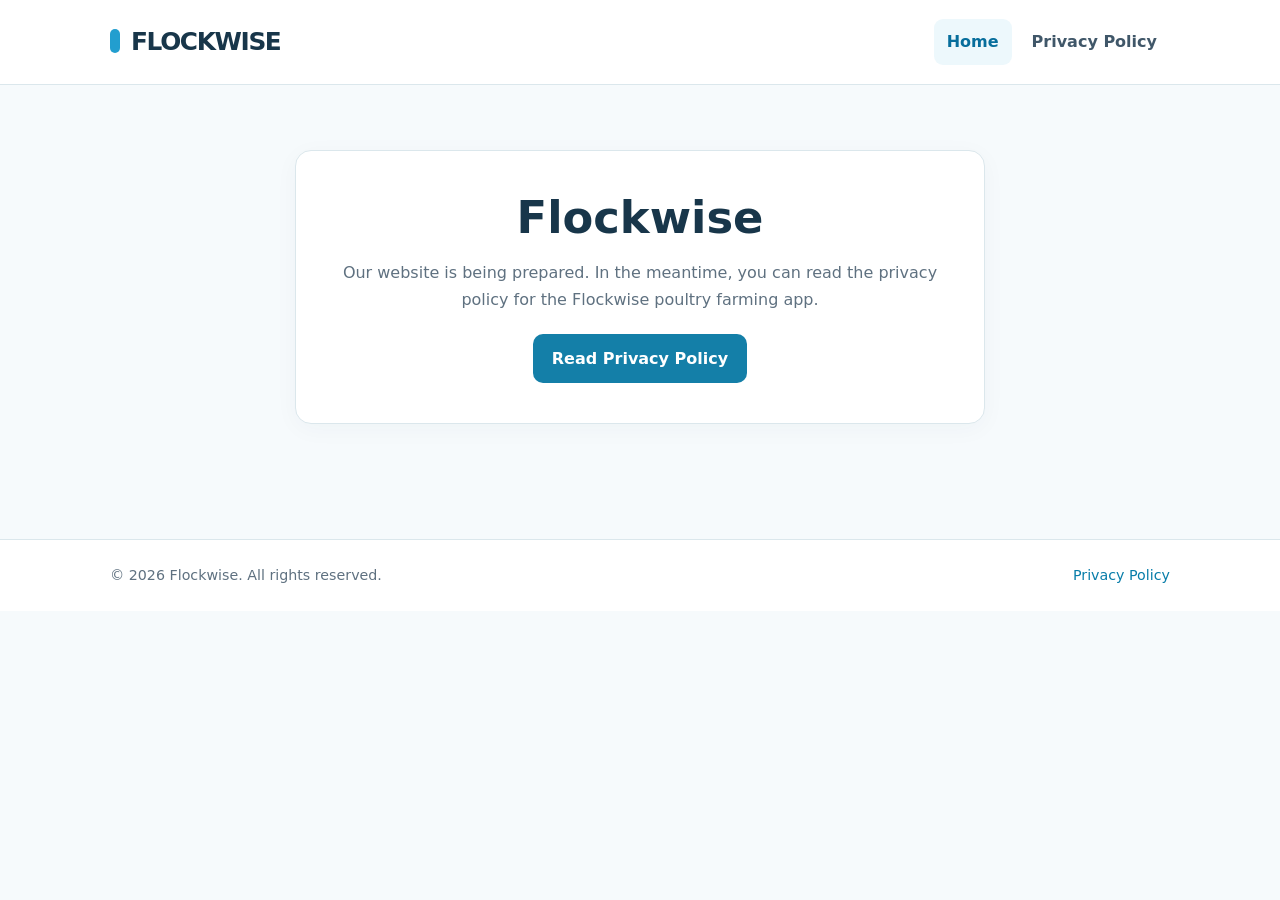
==== index.html @ 05aae5a0 "Initial Flockwise website and privacy policy" ====
<!doctype html>
<html lang="en">
<head>
  <meta charset="utf-8">
  <meta name="viewport" content="width=device-width, initial-scale=1">
  <meta name="theme-color" content="#229ecf">
  <meta name="description" content="Flockwise poultry farming tools. Read our privacy policy.">
  <title>Flockwise | Poultry Farming Tools</title>
  <link rel="stylesheet" href="assets/css/site.css">
</head>
<body>
  <a class="skip-link" href="#main-content">Skip to content</a>
  <header class="site-header">
    <div class="wrap header-inner">
      <a class="brand" href="index.html" aria-label="Flockwise home">FLOCKWISE</a>
      <nav class="nav" aria-label="Main navigation">
      <a href="index.html" aria-current="page">Home</a>
      <a href="privacy-policy/">Privacy Policy</a>
    </nav>
    </div>
  </header>
  <main id="main-content" class="wrap">
  <section class="placeholder panel" aria-labelledby="headline">
    <h1 id="headline">Flockwise</h1>
    <p>Our website is being prepared. In the meantime, you can read the privacy policy for the Flockwise poultry farming app.</p>
    <a class="button" href="privacy-policy/">Read Privacy Policy</a>
  </section>
</main>
  <footer class="site-footer">
    <div class="wrap footer-inner">
      <p>© 2026 Flockwise. All rights reserved.</p>
      <a href="privacy-policy/">Privacy Policy</a>
    </div>
  </footer>
</body>
</html>
---- assets/css/site.css ----
/* Flockwise site foundation — static, privacy-friendly, mobile-first. */
:root {
  --blue: #229ecf;
  --blue-deep: #147fa8;
  --navy: #18364a;
  --ink: #26394a;
  --muted: #5f7180;
  --line: #dbe7ec;
  --canvas: #f6fafc;
  --white: #fff;
  --max: 1060px;
  color-scheme: light;
}
* { box-sizing: border-box; }
html { scroll-behavior: smooth; }
body { margin: 0; background: var(--canvas); color: var(--ink); font: 16px/1.72 system-ui, -apple-system, BlinkMacSystemFont, "Segoe UI", sans-serif; }
a { color: #087da9; text-decoration-thickness: 1px; text-underline-offset: 3px; }
a:hover { color: #075878; }
a:focus-visible { outline: 3px solid #0078ad; outline-offset: 4px; border-radius: 2px; }
.skip-link { position: absolute; top: -120px; left: 12px; padding: 10px 16px; background: #fff; z-index: 20; }
.skip-link:focus { top: 12px; }
.wrap { width: min(calc(100% - 40px), var(--max)); margin: 0 auto; }
.site-header { background: var(--white); border-bottom: 1px solid var(--line); }
.header-inner { display: flex; align-items: center; justify-content: space-between; gap: 24px; min-height: 84px; }
.brand { color: var(--navy); font-weight: 900; letter-spacing: -.055em; font-size: 1.55rem; text-decoration: none; line-height: 1; }
.brand::before { content: ""; display: inline-block; width: 10px; height: 24px; margin-right: 11px; border-radius: 5px; background: var(--blue); vertical-align: -3px; }
.nav { display: flex; flex-wrap: wrap; gap: 7px; }
.nav a { color: #405769; font-weight: 650; text-decoration: none; padding: 9px 13px; border-radius: 9px; }
.nav a:hover, .nav a[aria-current="page"] { color: #076e9c; background: #edf8fc; }
.hero { background: linear-gradient(115deg, #147ba5 0%, var(--blue) 80%); color: white; padding: 66px 0 70px; }
.hero .eyebrow { color: #d6f2ff; margin: 0 0 10px; font-weight: 750; font-size: .82rem; text-transform: uppercase; letter-spacing: .11em; }
.hero h1 { margin: 0; font-size: clamp(2rem, 5vw, 3.4rem); line-height: 1.13; letter-spacing: -.045em; }
.hero p { margin: 16px 0 0; color: #edfbff; max-width: 690px; font-size: 1.06rem; }
.main { padding: 38px 0 70px; }
.layout { display: grid; grid-template-columns: minmax(0, 1fr) 240px; gap: 26px; align-items: start; }
.panel { background: var(--white); border: 1px solid var(--line); border-radius: 16px; box-shadow: 0 5px 24px rgba(19,56,79,.035); }
.article { padding: clamp(22px, 4.4vw, 54px); min-width: 0; }
.article p, .article ul { margin: 0 0 16px; }
.article ul { padding-left: 21px; }
.article li + li { margin-top: 5px; }
.article h2 { margin: 38px 0 12px; color: var(--navy); font-size: 1.36rem; line-height: 1.34; letter-spacing: -.025em; scroll-margin-top: 20px; }
.article h2:first-child { margin-top: 0; }
.article h3 { margin: 18px 0 8px; color: var(--navy); font-size: 1rem; }
.article strong { color: var(--navy); }
.article .lead { color: #445a69; font-size: 1.05rem; }
.article .meta { color: var(--muted); font-size: .9rem; margin-bottom: 27px; }
.toc { position: sticky; top: 24px; padding: 22px 20px; }
.toc h2 { font-size: .92rem; margin: 0 0 10px; text-transform: uppercase; letter-spacing: .04em; }
.toc a { display: block; padding: 5px 0; font-size: .91rem; line-height: 1.35; text-decoration: none; color: #426173; }
.toc a:hover { color: #087da9; }
.notice { background: #eff8fc; border-left: 4px solid var(--blue); border-radius: 0 9px 9px 0; padding: 14px 17px; margin: 22px 0; }
.placeholder { max-width: 690px; margin: 65px auto 115px; text-align: center; padding: 40px 30px; }
.placeholder h1 { font-size: clamp(2rem, 4vw, 2.8rem); color: var(--navy); margin: 0 0 14px; line-height: 1.2; }
.placeholder p { color: var(--muted); margin: 0 auto 20px; }
.button { display: inline-block; border-radius: 10px; background: var(--blue-deep); color: white; text-decoration: none; font-weight: 700; padding: 11px 19px; }
.button:hover { background: #126886; color: white; }
.site-footer { border-top: 1px solid var(--line); background: var(--white); color: var(--muted); font-size: .89rem; }
.footer-inner { display: flex; justify-content: space-between; gap: 15px; align-items: center; flex-wrap: wrap; padding: 23px 0; }
.footer-inner p { margin: 0; }
.footer-inner a { text-decoration: none; }
@media (max-width: 850px) { .layout { grid-template-columns: minmax(0, 1fr); } .toc { display: none; } }
@media (max-width: 550px) { .wrap { width: min(calc(100% - 28px), var(--max)); } .header-inner { min-height: 70px; gap: 8px; } .brand { font-size: 1.2rem; } .brand::before { height: 19px; width: 8px; margin-right: 6px; } .nav { gap: 0; } .nav a { padding: 8px; font-size: .87rem; } .hero { padding: 42px 0 46px; } .main { padding: 18px 0 52px; } .article { border-radius: 12px; } .article h2 { margin-top: 30px; } .placeholder { margin: 35px auto 70px; padding: 30px 16px; } }
@media (prefers-reduced-motion: reduce) { html { scroll-behavior: auto; } }
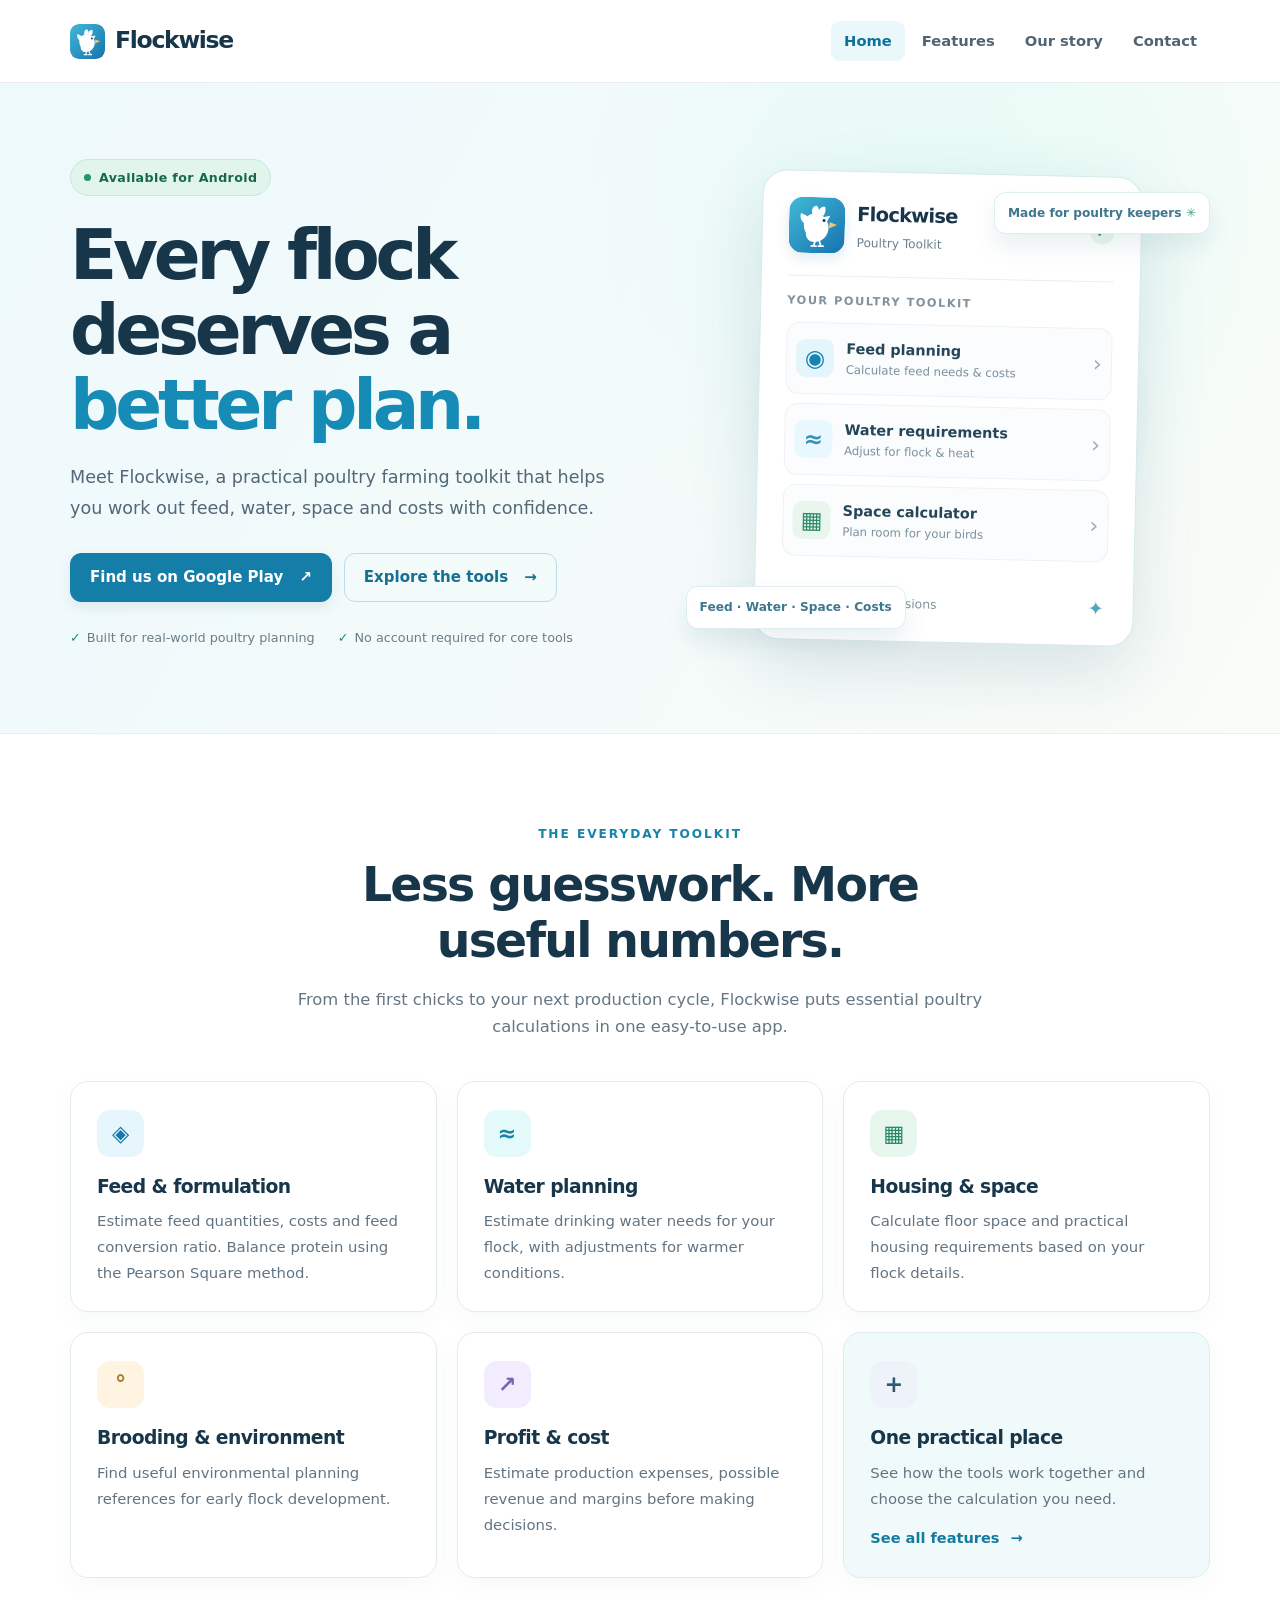
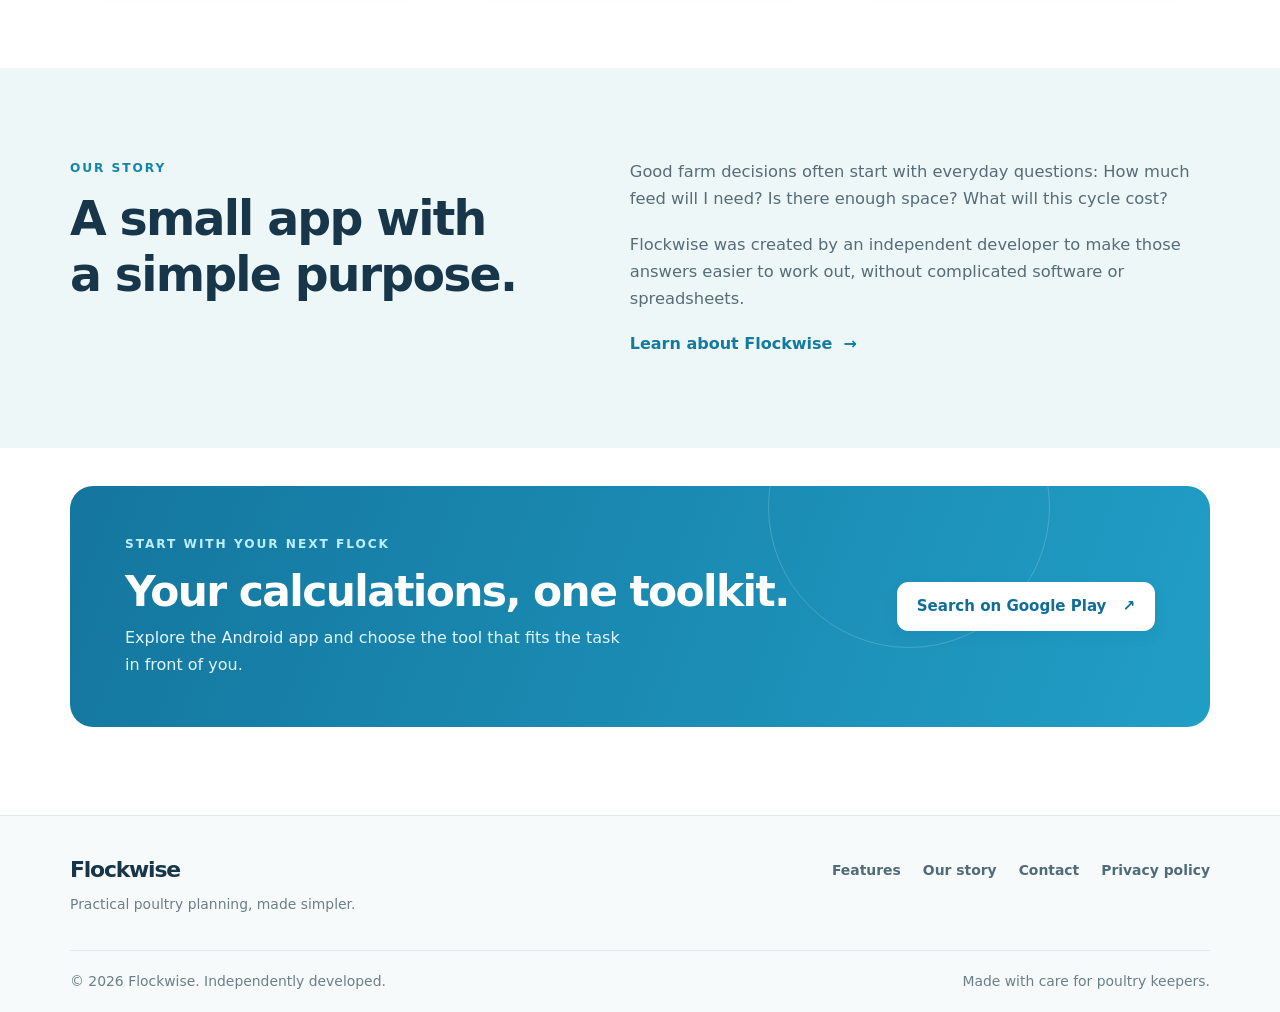
==== commit b712e7a1: "Launch Flockwise website with app features and developer information" ====
--- a/index.html
+++ b/index.html
@@ -3,34 +3,80 @@
 <head>
   <meta charset="utf-8">
   <meta name="viewport" content="width=device-width, initial-scale=1">
-  <meta name="theme-color" content="#229ecf">
-  <meta name="description" content="Flockwise poultry farming tools. Read our privacy policy.">
-  <title>Flockwise | Poultry Farming Tools</title>
+  <meta name="theme-color" content="#147fa8">
+  <meta name="description" content="Flockwise is a practical Android poultry farming toolkit with calculators for feed, water, housing space, brooding, and flock profitability.">
+  <meta property="og:type" content="website">
+  <meta property="og:title" content="Flockwise | Practical Poultry Farming Calculators">
+  <meta property="og:description" content="Plan your flock with straightforward tools for feed, water, housing and farming costs. Made for poultry keepers, big and small.">
+  <title>Flockwise | Poultry Farming Calculators &amp; Planning Tools</title>
+  <link rel="icon" type="image/svg+xml" href="assets/img/app-icon-fallback.svg">
   <link rel="stylesheet" href="assets/css/site.css">
 </head>
 <body>
   <a class="skip-link" href="#main-content">Skip to content</a>
   <header class="site-header">
     <div class="wrap header-inner">
-      <a class="brand" href="index.html" aria-label="Flockwise home">FLOCKWISE</a>
+      <a class="brand" href="./" aria-label="Flockwise home"><span class="brand-mark" aria-hidden="true"></span><span>Flockwise</span></a>
       <nav class="nav" aria-label="Main navigation">
-      <a href="index.html" aria-current="page">Home</a>
-      <a href="privacy-policy/">Privacy Policy</a>
-    </nav>
+        <a href="./" aria-current="page">Home</a>
+        <a href="features/">Features</a>
+        <a href="about/">Our story</a>
+        <a href="contact/">Contact</a>
+      </nav>
     </div>
   </header>
-  <main id="main-content" class="wrap">
-  <section class="placeholder panel" aria-labelledby="headline">
-    <h1 id="headline">Flockwise</h1>
-    <p>Our website is being prepared. In the meantime, you can read the privacy policy for the Flockwise poultry farming app.</p>
-    <a class="button" href="privacy-policy/">Read Privacy Policy</a>
-  </section>
-</main>
-  <footer class="site-footer">
-    <div class="wrap footer-inner">
-      <p>© 2026 Flockwise. All rights reserved.</p>
-      <a href="privacy-policy/">Privacy Policy</a>
-    </div>
-  </footer>
+
+  <main id="main-content">
+    <section class="home-hero">
+      <div class="wrap hero-grid">
+        <div class="hero-copy">
+          <span class="pill"><span class="pill-dot" aria-hidden="true"></span> Available for Android</span>
+          <h1>Every flock deserves a <span>better plan.</span></h1>
+          <p class="hero-subtitle">Meet Flockwise, a practical poultry farming toolkit that helps you work out feed, water, space and costs with confidence.</p>
+          <div class="hero-actions">
+            <a class="button" href="https://play.google.com/store/search?q=Flockwise%20Poultry%20Toolkit&amp;c=apps" rel="noopener noreferrer" target="_blank">Find us on Google Play <span aria-hidden="true">↗</span></a>
+            <a class="button button-outline" href="features/">Explore the tools <span aria-hidden="true">→</span></a>
+          </div>
+          <div class="hero-footnotes"><span>Built for real-world poultry planning</span><span>No account required for core tools</span></div>
+        </div>
+        <div class="hero-visual" aria-label="An illustration of Flockwise planning features">
+          <div class="visual-glow" aria-hidden="true"></div>
+          <div class="visual-app-card">
+            <div class="visual-app-top"><span class="app-icon large-icon" role="img" aria-label="Flockwise app icon"></span><div><strong>Flockwise</strong><small>Poultry Toolkit</small></div><span class="visual-check" aria-hidden="true">✓</span></div>
+            <div class="visual-divider"></div>
+            <p class="visual-label">YOUR POULTRY TOOLKIT</p>
+            <div class="visual-tile-row"><span class="visual-symbol" aria-hidden="true">◉</span><div><strong>Feed planning</strong><small>Calculate feed needs &amp; costs</small></div><span aria-hidden="true">›</span></div>
+            <div class="visual-tile-row"><span class="visual-symbol pale" aria-hidden="true">≈</span><div><strong>Water requirements</strong><small>Adjust for flock &amp; heat</small></div><span aria-hidden="true">›</span></div>
+            <div class="visual-tile-row"><span class="visual-symbol mint" aria-hidden="true">▦</span><div><strong>Space calculator</strong><small>Plan room for your birds</small></div><span aria-hidden="true">›</span></div>
+            <div class="visual-stat"><span>Make informed decisions</span><span aria-hidden="true">✦</span></div>
+          </div>
+          <div class="floating-chip chip-top">Made for poultry keepers <span aria-hidden="true">✳</span></div>
+          <div class="floating-chip chip-bottom">Feed · Water · Space · Costs</div>
+        </div>
+      </div>
+    </section>
+
+    <section class="section section-intro" aria-labelledby="benefits-title">
+      <div class="wrap">
+        <div class="section-heading centered"><p class="kicker">THE EVERYDAY TOOLKIT</p><h2 id="benefits-title">Less guesswork. More useful numbers.</h2><p>From the first chicks to your next production cycle, Flockwise puts essential poultry calculations in one easy-to-use app.</p></div>
+        <div class="feature-grid feature-grid-home">
+          <article class="feature-card"><span class="feature-icon blue" aria-hidden="true">◈</span><h3>Feed &amp; formulation</h3><p>Estimate feed quantities, costs and feed conversion ratio. Balance protein using the Pearson Square method.</p></article>
+          <article class="feature-card"><span class="feature-icon aqua" aria-hidden="true">≈</span><h3>Water planning</h3><p>Estimate drinking water needs for your flock, with adjustments for warmer conditions.</p></article>
+          <article class="feature-card"><span class="feature-icon green" aria-hidden="true">▦</span><h3>Housing &amp; space</h3><p>Calculate floor space and practical housing requirements based on your flock details.</p></article>
+          <article class="feature-card"><span class="feature-icon orange" aria-hidden="true">°</span><h3>Brooding &amp; environment</h3><p>Find useful environmental planning references for early flock development.</p></article>
+          <article class="feature-card"><span class="feature-icon purple" aria-hidden="true">↗</span><h3>Profit &amp; cost</h3><p>Estimate production expenses, possible revenue and margins before making decisions.</p></article>
+          <article class="feature-card feature-card-link"><span class="feature-icon dark" aria-hidden="true">+</span><h3>One practical place</h3><p>See how the tools work together and choose the calculation you need.</p><a class="inline-link" href="features/">See all features <span aria-hidden="true">→</span></a></article>
+        </div>
+      </div>
+    </section>
+
+    <section class="section story-strip" aria-labelledby="story-title">
+      <div class="wrap story-grid"><div><p class="kicker">OUR STORY</p><h2 id="story-title">A small app with a simple purpose.</h2></div><div><p>Good farm decisions often start with everyday questions: How much feed will I need? Is there enough space? What will this cycle cost?</p><p>Flockwise was created by an independent developer to make those answers easier to work out, without complicated software or spreadsheets.</p><a class="text-arrow" href="about/">Learn about Flockwise <span aria-hidden="true">→</span></a></div></div>
+    </section>
+
+    <section class="section bottom-cta" aria-labelledby="cta-title"><div class="wrap"><div class="cta-panel"><div><p class="kicker">START WITH YOUR NEXT FLOCK</p><h2 id="cta-title">Your calculations, one toolkit.</h2><p>Explore the Android app and choose the tool that fits the task in front of you.</p></div><a class="button button-white" href="https://play.google.com/store/search?q=Flockwise%20Poultry%20Toolkit&amp;c=apps" rel="noopener noreferrer" target="_blank">Search on Google Play <span aria-hidden="true">↗</span></a></div></div></section>
+  </main>
+
+  <footer class="site-footer"><div class="wrap footer-top"><div><a class="footer-brand" href="./">Flockwise</a><p>Practical poultry planning, made simpler.</p></div><nav class="footer-links" aria-label="Footer navigation"><a href="features/">Features</a><a href="about/">Our story</a><a href="contact/">Contact</a><a href="privacy-policy/">Privacy policy</a></nav></div><div class="wrap footer-bottom"><span>© 2026 Flockwise. Independently developed.</span><span>Made with care for poultry keepers.</span></div></footer>
 </body>
 </html>
--- a/assets/css/site.css
+++ b/assets/css/site.css
@@ -1,63 +1,83 @@
-/* Flockwise site foundation — static, privacy-friendly, mobile-first. */
+/* Flockwise website: static, responsive, privacy-friendly.
+   Retains classes used by the existing /privacy-policy/ page. */
 :root {
-  --blue: #229ecf;
-  --blue-deep: #147fa8;
-  --navy: #18364a;
-  --ink: #26394a;
-  --muted: #5f7180;
-  --line: #dbe7ec;
-  --canvas: #f6fafc;
-  --white: #fff;
-  --max: 1060px;
-  color-scheme: light;
+  --blue:#229ecf;--blue-deep:#147fa8;--navy:#18364a;--ink:#26394a;--muted:#5f7180;
+  --line:#dbe7ec;--canvas:#f6fafc;--white:#fff;--max:1140px;--cyan:#2a9dcc;
+  color-scheme:light;
 }
-* { box-sizing: border-box; }
-html { scroll-behavior: smooth; }
-body { margin: 0; background: var(--canvas); color: var(--ink); font: 16px/1.72 system-ui, -apple-system, BlinkMacSystemFont, "Segoe UI", sans-serif; }
-a { color: #087da9; text-decoration-thickness: 1px; text-underline-offset: 3px; }
-a:hover { color: #075878; }
-a:focus-visible { outline: 3px solid #0078ad; outline-offset: 4px; border-radius: 2px; }
-.skip-link { position: absolute; top: -120px; left: 12px; padding: 10px 16px; background: #fff; z-index: 20; }
-.skip-link:focus { top: 12px; }
-.wrap { width: min(calc(100% - 40px), var(--max)); margin: 0 auto; }
-.site-header { background: var(--white); border-bottom: 1px solid var(--line); }
-.header-inner { display: flex; align-items: center; justify-content: space-between; gap: 24px; min-height: 84px; }
-.brand { color: var(--navy); font-weight: 900; letter-spacing: -.055em; font-size: 1.55rem; text-decoration: none; line-height: 1; }
-.brand::before { content: ""; display: inline-block; width: 10px; height: 24px; margin-right: 11px; border-radius: 5px; background: var(--blue); vertical-align: -3px; }
-.nav { display: flex; flex-wrap: wrap; gap: 7px; }
-.nav a { color: #405769; font-weight: 650; text-decoration: none; padding: 9px 13px; border-radius: 9px; }
-.nav a:hover, .nav a[aria-current="page"] { color: #076e9c; background: #edf8fc; }
-.hero { background: linear-gradient(115deg, #147ba5 0%, var(--blue) 80%); color: white; padding: 66px 0 70px; }
-.hero .eyebrow { color: #d6f2ff; margin: 0 0 10px; font-weight: 750; font-size: .82rem; text-transform: uppercase; letter-spacing: .11em; }
-.hero h1 { margin: 0; font-size: clamp(2rem, 5vw, 3.4rem); line-height: 1.13; letter-spacing: -.045em; }
-.hero p { margin: 16px 0 0; color: #edfbff; max-width: 690px; font-size: 1.06rem; }
-.main { padding: 38px 0 70px; }
-.layout { display: grid; grid-template-columns: minmax(0, 1fr) 240px; gap: 26px; align-items: start; }
-.panel { background: var(--white); border: 1px solid var(--line); border-radius: 16px; box-shadow: 0 5px 24px rgba(19,56,79,.035); }
-.article { padding: clamp(22px, 4.4vw, 54px); min-width: 0; }
-.article p, .article ul { margin: 0 0 16px; }
-.article ul { padding-left: 21px; }
-.article li + li { margin-top: 5px; }
-.article h2 { margin: 38px 0 12px; color: var(--navy); font-size: 1.36rem; line-height: 1.34; letter-spacing: -.025em; scroll-margin-top: 20px; }
-.article h2:first-child { margin-top: 0; }
-.article h3 { margin: 18px 0 8px; color: var(--navy); font-size: 1rem; }
-.article strong { color: var(--navy); }
-.article .lead { color: #445a69; font-size: 1.05rem; }
-.article .meta { color: var(--muted); font-size: .9rem; margin-bottom: 27px; }
-.toc { position: sticky; top: 24px; padding: 22px 20px; }
-.toc h2 { font-size: .92rem; margin: 0 0 10px; text-transform: uppercase; letter-spacing: .04em; }
-.toc a { display: block; padding: 5px 0; font-size: .91rem; line-height: 1.35; text-decoration: none; color: #426173; }
-.toc a:hover { color: #087da9; }
-.notice { background: #eff8fc; border-left: 4px solid var(--blue); border-radius: 0 9px 9px 0; padding: 14px 17px; margin: 22px 0; }
-.placeholder { max-width: 690px; margin: 65px auto 115px; text-align: center; padding: 40px 30px; }
-.placeholder h1 { font-size: clamp(2rem, 4vw, 2.8rem); color: var(--navy); margin: 0 0 14px; line-height: 1.2; }
-.placeholder p { color: var(--muted); margin: 0 auto 20px; }
-.button { display: inline-block; border-radius: 10px; background: var(--blue-deep); color: white; text-decoration: none; font-weight: 700; padding: 11px 19px; }
-.button:hover { background: #126886; color: white; }
-.site-footer { border-top: 1px solid var(--line); background: var(--white); color: var(--muted); font-size: .89rem; }
-.footer-inner { display: flex; justify-content: space-between; gap: 15px; align-items: center; flex-wrap: wrap; padding: 23px 0; }
-.footer-inner p { margin: 0; }
-.footer-inner a { text-decoration: none; }
-@media (max-width: 850px) { .layout { grid-template-columns: minmax(0, 1fr); } .toc { display: none; } }
-@media (max-width: 550px) { .wrap { width: min(calc(100% - 28px), var(--max)); } .header-inner { min-height: 70px; gap: 8px; } .brand { font-size: 1.2rem; } .brand::before { height: 19px; width: 8px; margin-right: 6px; } .nav { gap: 0; } .nav a { padding: 8px; font-size: .87rem; } .hero { padding: 42px 0 46px; } .main { padding: 18px 0 52px; } .article { border-radius: 12px; } .article h2 { margin-top: 30px; } .placeholder { margin: 35px auto 70px; padding: 30px 16px; } }
-@media (prefers-reduced-motion: reduce) { html { scroll-behavior: auto; } }
+*{box-sizing:border-box}
+html{scroll-behavior:smooth}
+body{margin:0;background:#fff;color:var(--ink);font:16px/1.68 system-ui,-apple-system,BlinkMacSystemFont,"Segoe UI",sans-serif}
+a{color:#087da9;text-decoration-thickness:1px;text-underline-offset:3px}
+a:hover{color:#075878}
+a:focus-visible{outline:3px solid #067eab;outline-offset:4px;border-radius:3px}
+.wrap{width:min(calc(100% - 48px),var(--max));margin-inline:auto}
+.skip-link{position:absolute;top:-120px;left:12px;background:#fff;padding:10px 16px;z-index:30}.skip-link:focus{top:12px}
+.site-header{background:rgba(255,255,255,.97);border-bottom:1px solid #e8eef1;position:relative;z-index:2}
+.header-inner{display:flex;align-items:center;justify-content:space-between;gap:20px;min-height:82px}
+.brand{display:inline-flex;align-items:center;gap:10px;color:var(--navy);font-size:1.47rem;font-weight:850;letter-spacing:-.055em;text-decoration:none;white-space:nowrap;line-height:1.1}
+.brand:hover{color:var(--navy)}
+.brand-mark{width:35px;height:35px;flex:none;background-image:url('../img/app-icon.png'),url('../img/app-icon-fallback.svg');background-position:center;background-size:cover;background-repeat:no-repeat;border-radius:9px}
+.nav{display:flex;align-items:center;gap:4px;flex-wrap:wrap}
+.nav a{display:inline-block;padding:8px 13px;border-radius:9px;text-decoration:none;color:#516474;font-weight:680;font-size:.92rem;white-space:nowrap}
+.nav a:hover,.nav a[aria-current="page"]{background:#eaf7fb;color:#0d729b}
+.home-hero{background:radial-gradient(circle at 73% 22%,#e5fbf5 0,transparent 35%),linear-gradient(120deg,#eef9fc 0%,#f9fcf8 100%);overflow:hidden;border-bottom:1px solid #e5f1f2}
+.hero-grid{min-height:594px;display:grid;grid-template-columns:1.05fr .95fr;gap:36px;align-items:center;padding-block:72px}
+.hero-copy{padding:4px 0 12px}.pill{display:inline-flex;align-items:center;gap:8px;background:#e1f5ed;border:1px solid #c3eadb;color:#18674b;font-size:.79rem;font-weight:800;padding:7px 13px;border-radius:30px;letter-spacing:.03em}
+.pill-dot{height:7px;width:7px;background:#25956e;border-radius:50%}
+h1,h2,h3{color:var(--navy);line-height:1.18;letter-spacing:-.038em}
+.hero-copy h1{max-width:690px;font-size:clamp(3.1rem,5.4vw,5rem);line-height:1.08;margin:22px 0 20px;letter-spacing:-.061em;font-weight:850}
+.hero-copy h1 span{color:#168bb5}
+.hero-subtitle{font-size:1.1rem;line-height:1.76;color:#526878;max-width:550px;margin:0 0 29px}
+.hero-actions{display:flex;gap:12px;align-items:center;flex-wrap:wrap}
+.button{display:inline-flex;align-items:center;justify-content:center;gap:16px;padding:13px 19px;border-radius:11px;background:#157ea8;color:white;font-size:.94rem;font-weight:800;line-height:1.4;text-decoration:none;border:1px solid #157ea8;box-shadow:0 5px 13px rgba(12,98,136,.1)}
+.button:hover{background:#106b91;color:#fff;border-color:#106b91}
+.button-outline{background:transparent;color:#176f92;border-color:#bcdee8;box-shadow:none}
+.button-outline:hover{background:#fff;color:#0e637e;border-color:#95c9d6}
+.hero-footnotes{display:flex;gap:23px;flex-wrap:wrap;margin-top:25px;color:#6b7e86;font-size:.8rem}
+.hero-footnotes span:before{content:'✓';color:#208f74;font-weight:900;margin-right:6px}
+.hero-visual{min-height:454px;display:flex;align-items:center;justify-content:center;position:relative;isolation:isolate}
+.visual-glow{position:absolute;width:405px;height:405px;background:radial-gradient(circle,#cfedf2 2%,#e1f7f0 57%,transparent 73%);border-radius:50%;z-index:-1}
+.visual-app-card{width:min(100%,380px);padding:26px 26px 20px;background:white;border:1px solid #d6e9ed;border-radius:25px;box-shadow:0 25px 70px rgba(31,80,103,.14);transform:rotate(1.25deg)}
+.visual-app-top{display:flex;align-items:center;gap:12px}.visual-app-top>div:not(.app-icon){display:grid;gap:1px}.visual-app-top strong{font-size:1.22rem;color:var(--navy);letter-spacing:-.04em}.visual-app-top small{font-size:.76rem;color:#69818e}
+.app-icon{display:inline-block;flex:none;width:48px;height:48px;border-radius:12px;background-image:url('../img/app-icon.png'),url('../img/app-icon-fallback.svg');background-size:cover;background-position:center;background-repeat:no-repeat;box-shadow:0 5px 13px rgba(19,103,147,.13)}
+.large-icon{width:56px;height:56px;border-radius:14px}.visual-check{margin-left:auto;background:#ebf8ed;color:#24935c;border-radius:50%;font-weight:900;width:25px;height:25px;display:grid;place-items:center}
+.visual-divider{height:1px;background:#e7eff3;margin:22px 0 15px}.visual-label{font-size:.71rem;color:#81919d;font-weight:850;letter-spacing:.13em;margin-bottom:12px}
+.visual-tile-row{display:flex;align-items:center;gap:12px;padding:13px 9px;border:1px solid #eef2f4;border-radius:13px;margin:9px 0;background:#fafcfd}
+.visual-tile-row>div{display:grid;gap:0;flex:1}.visual-tile-row strong{color:#244658;font-size:.9rem}.visual-tile-row small{color:#7c909d;font-size:.73rem}.visual-tile-row>span:last-child{font-size:1.4rem;color:#99aeba}
+.visual-symbol{display:grid;place-items:center;width:38px;height:38px;border-radius:10px;font-size:1.45rem;background:#e4f5fb;color:#1984b1;font-weight:800}.visual-symbol.pale{background:#e9f8ff;color:#3692b6}.visual-symbol.mint{background:#e9f6ee;color:#308c68}
+.visual-stat{display:flex;justify-content:space-between;align-items:center;margin-top:19px;padding:12px 3px 0;font-size:.77rem;color:#81939d}.visual-stat span:last-child{color:#4da5bf;font-size:1.2rem}
+.floating-chip{position:absolute;padding:10px 13px;background:#fff;border:1px solid #deedf0;color:#3e778e;font-weight:750;font-size:.76rem;border-radius:12px;box-shadow:0 13px 25px rgba(25,88,108,.09)}.chip-top{top:4%;right:0}.chip-top span{color:#36a58c}.chip-bottom{bottom:3%;left:0}
+.section{padding:90px 0}.section-intro{background:white}.section-heading{margin-bottom:38px}.section-heading.centered{text-align:center;max-width:720px;margin:0 auto 40px}
+.kicker{margin:0 0 13px;font-size:.76rem;font-weight:850;letter-spacing:.16em;color:#1385a9;text-transform:uppercase}
+.section-heading h2,.story-grid h2,.cta-panel h2,.about-body h2,.developer-panel h2{font-size:clamp(2rem,3.7vw,3.05rem);margin:0 0 17px}
+.section-heading p:last-child{color:#647783;font-size:1.025rem;margin:0}
+.feature-grid{display:grid;grid-template-columns:repeat(3,minmax(0,1fr));gap:20px}
+.feature-card{border:1px solid #e3ebee;border-radius:18px;padding:28px 26px 25px;background:white;box-shadow:0 9px 24px rgba(33,78,92,.035)}
+.feature-card h3,.feature-card h2{font-size:1.17rem;line-height:1.25;margin:18px 0 10px;letter-spacing:-.03em}
+.feature-card p{margin:0;font-size:.93rem;line-height:1.75;color:#627482}
+.feature-icon{height:47px;width:47px;border-radius:13px;display:grid;place-items:center;font-size:1.4rem;font-weight:900}
+.feature-icon.blue{color:#1679a6;background:#e7f5fc}.feature-icon.aqua{color:#1887a5;background:#e4f9f9}.feature-icon.green{color:#25876a;background:#e7f7ed}.feature-icon.orange{color:#ac7830;background:#fff3e1}.feature-icon.purple{color:#7766b4;background:#f1edff}.feature-icon.dark{color:#325774;background:#edf3f8}
+.feature-card-link{background:#f1fafb;border-color:#dbedf0}.inline-link,.text-arrow{display:inline-flex;gap:11px;align-items:center;font-weight:800;text-decoration:none;color:#147a9e}.inline-link{margin-top:14px;font-size:.91rem}
+.story-strip{background:#eef7f8}.story-grid{display:grid;grid-template-columns:.9fr 1.1fr;gap:85px;align-items:start}.story-grid h2{max-width:450px}.story-grid>div:last-child p{font-size:1.02rem;margin:0 0 18px;color:#566c79}
+.bottom-cta{padding-top:38px;padding-bottom:88px}.cta-panel{display:flex;gap:25px;align-items:center;justify-content:space-between;background:linear-gradient(110deg,#14769e,#219ec6);color:white;border-radius:23px;padding:48px 55px;overflow:hidden;position:relative}
+.cta-panel:after{content:'';position:absolute;width:280px;height:280px;border:1px solid rgba(255,255,255,.18);border-radius:50%;right:14%;top:-120px;pointer-events:none}.cta-panel h2{color:white;font-size:clamp(1.8rem,3.4vw,2.65rem);margin-bottom:8px}.cta-panel .kicker{color:#bdeeff}.cta-panel p:last-child{margin:0;color:#e1f5fd;max-width:500px}.cta-panel .button{flex:none;position:relative;z-index:1}.button-white{background:white;color:#116e96;border-color:white}.button-white:hover{color:#0d6083;background:#f0fafd}
+.site-footer{background:#f7fafb;border-top:1px solid #e3ebef;color:#6a7f8a;font-size:.87rem}.footer-top{display:flex;justify-content:space-between;gap:26px;align-items:flex-start;padding-top:43px;padding-bottom:33px}.footer-brand{font-size:1.37rem;line-height:1;color:var(--navy);font-weight:900;text-decoration:none;letter-spacing:-.055em}.footer-top p{margin:9px 0 0}.footer-links{display:flex;gap:22px;flex-wrap:wrap}.footer-links a{color:#506b7a;text-decoration:none;font-weight:650}.footer-links a:hover{color:#126f95}.footer-bottom{border-top:1px solid #e1e9ee;display:flex;justify-content:space-between;gap:18px;flex-wrap:wrap;padding-block:19px}
+.page-hero{background:radial-gradient(circle at 83% 20%,#d7f5ef 0,transparent 29%),linear-gradient(110deg,#edf8fc,#f7fbfa);padding:88px 0 83px;border-bottom:1px solid #e4eef2}.narrow{max-width:815px}.page-hero h1{font-size:clamp(2.35rem,5vw,4rem);margin:0 0 20px;letter-spacing:-.055em}.page-hero p:last-child{max-width:750px;margin:0;font-size:1.13rem;color:#607784;line-height:1.7}
+.detail-grid .feature-card{padding:32px 30px}.detail-grid .feature-card h2{margin-top:19px;font-size:1.29rem}.detail-grid .feature-card p{min-height:132px}.card-tag{display:inline-block;margin-top:24px;border-radius:6px;background:#eef7f8;color:#527883;padding:5px 9px;font-size:.72rem;font-weight:750}
+.section-compact{padding-top:0}.soft-panel{background:#f0f8fa;border:1px solid #ddedf0;border-radius:19px;padding:34px 40px;max-width:900px;margin:auto}.soft-panel h2{margin:0 0 12px;font-size:1.5rem}.soft-panel p{margin:0 0 17px;color:#587180}
+.about-grid{display:grid;grid-template-columns:1.3fr .7fr;gap:80px;align-items:center}.about-body h2{margin-bottom:23px}.about-body p:not(.kicker){font-size:1.03rem;line-height:1.85;color:#566f7c;margin:0 0 21px}.quote-panel{background:linear-gradient(160deg,#e3f4fa,#effaf4);padding:45px 35px;border:1px solid #dbeef1;border-radius:22px;min-height:318px;display:flex;align-items:flex-start;flex-direction:column;justify-content:center}.quote-panel .quote-icon{width:68px;height:68px;border-radius:15px}.quote-panel p{color:#28556c;font-size:1.28rem;line-height:1.55;font-weight:750;letter-spacing:-.025em}.quote-panel small{color:#6d8e9c;font-weight:650}
+.section-tinted{background:#f5f9fa}.values-grid{display:grid;grid-template-columns:repeat(3,minmax(0,1fr));gap:35px}.values-grid article{border-top:2px solid #cae4ea;padding-top:20px}.values-grid article span{color:#2a9cc2;font-size:.85rem;font-weight:850}.values-grid h3{font-size:1.24rem;margin:12px 0}.values-grid p{margin:0;color:#657a85}
+.developer-panel{display:grid;grid-template-columns:1.5fr .7fr;align-items:center;gap:72px}.developer-panel h2{margin:0 0 20px}.developer-panel p:not(.kicker){color:#5c7180;max-width:715px}.developer-links{display:flex;gap:28px;flex-wrap:wrap;margin-top:25px}.developer-aside{padding:36px;border-radius:17px;background:#eff8fc;border:1px solid #e0eef3;display:flex;flex-direction:column;gap:7px}.developer-aside strong{font-size:1.6rem;color:#194a65;letter-spacing:-.05em}.developer-aside span{color:#65808d;font-size:.89rem}.developer-aside span:last-child{margin-top:20px;border-top:1px solid #d9e9ef;padding-top:18px;font-size:.78rem}
+.contact-grid{display:grid;grid-template-columns:1.25fr .75fr;gap:35px;align-items:start}.contact-main,.contact-side{border:1px solid #e1ebef;border-radius:20px;padding:42px;background:#fff}.contact-main h2,.contact-side h2{margin:21px 0 13px;font-size:1.75rem}.contact-main p,.contact-side p{color:#5c7180}.contact-email{font-weight:800;font-size:1.07rem;overflow-wrap:anywhere;margin:25px 0}.contact-main .button{margin-top:9px}.contact-side{background:#f4f9fb}.contact-side h2{margin-top:0;font-size:1.35rem}.contact-side h3{font-size:1.08rem;margin:18px 0 10px}.contact-side a{display:block;margin:12px 0;color:#137a9f;font-weight:700;text-decoration:none}.side-divider{height:1px;background:#dbe8ed;margin:25px 0}
+/* Legacy privacy-policy page styles: leave its HTML and policy wording unchanged. */
+.hero{background:linear-gradient(115deg,#147ba5 0%,var(--blue) 80%);color:#fff;padding:66px 0 70px}.hero .eyebrow{color:#d6f2ff;margin:0 0 10px;font-weight:750;font-size:.82rem;text-transform:uppercase;letter-spacing:.11em}.hero h1{margin:0;color:#fff;font-size:clamp(2rem,5vw,3.4rem);line-height:1.13;letter-spacing:-.045em}.hero p{margin:16px 0 0;color:#edfbff;max-width:690px;font-size:1.06rem}
+.main{padding:38px 0 70px;background:var(--canvas)}.layout{display:grid;grid-template-columns:minmax(0,1fr) 240px;gap:26px;align-items:start}
+.panel{background:var(--white);border:1px solid var(--line);border-radius:16px;box-shadow:0 5px 24px rgba(19,56,79,.035)}.article{padding:clamp(22px,4.4vw,54px);min-width:0}.article p,.article ul{margin:0 0 16px}.article ul{padding-left:21px}.article li+li{margin-top:5px}.article h2{margin:38px 0 12px;color:var(--navy);font-size:1.36rem;line-height:1.34;letter-spacing:-.025em;scroll-margin-top:20px}.article h2:first-child{margin-top:0}.article h3{margin:18px 0 8px;color:var(--navy);font-size:1rem}.article strong{color:var(--navy)}.article .lead{color:#445a69;font-size:1.05rem}.article .meta{color:var(--muted);font-size:.9rem;margin-bottom:27px}.toc{position:sticky;top:24px;padding:22px 20px}.toc h2{font-size:.92rem;margin:0 0 10px;text-transform:uppercase;letter-spacing:.04em}.toc a{display:block;padding:5px 0;font-size:.91rem;line-height:1.35;text-decoration:none;color:#426173}.toc a:hover{color:#087da9}.notice{background:#eff8fc;border-left:4px solid var(--blue);border-radius:0 9px 9px 0;padding:14px 17px;margin:22px 0}.placeholder{max-width:690px;margin:65px auto 115px;text-align:center;padding:40px 30px}.placeholder h1{font-size:clamp(2rem,4vw,2.8rem);color:var(--navy);margin:0 0 14px;line-height:1.2}.placeholder p{color:var(--muted);margin:0 auto 20px}
+@media(max-width:950px){.hero-grid{gap:10px}.floating-chip{display:none}.feature-grid{grid-template-columns:repeat(2,minmax(0,1fr))}.story-grid{gap:45px}.about-grid{gap:30px}.developer-panel{gap:30px}.detail-grid .feature-card p{min-height:unset}}
+@media(max-width:760px){.header-inner{flex-direction:column;align-items:flex-start;justify-content:center;padding-block:14px;gap:9px}.nav{max-width:100%;overflow-x:auto;flex-wrap:nowrap}.nav a{padding:6px 10px}.hero-grid{grid-template-columns:1fr;gap:10px;padding-block:57px 48px;min-height:unset}.hero-copy h1{max-width:630px}.hero-visual{min-height:435px}.story-grid,.about-grid,.developer-panel,.contact-grid{grid-template-columns:1fr;gap:30px}.quote-panel{min-height:245px}.cta-panel{padding:38px 35px;align-items:flex-start;flex-direction:column}.values-grid{gap:17px}.layout{grid-template-columns:minmax(0,1fr)}.toc{display:none}.footer-top{flex-direction:column;gap:22px}}
+@media(max-width:540px){.wrap{width:min(calc(100% - 30px),var(--max))}.brand{font-size:1.32rem}.brand-mark{width:29px;height:29px;border-radius:7px}.nav a{font-size:.85rem}.hero-copy h1{font-size:clamp(2.65rem,11vw,3.7rem)}.hero-subtitle{font-size:1.02rem}.hero-footnotes{gap:8px;flex-direction:column}.hero-visual{min-height:375px}.visual-app-card{padding:19px;width:min(100%,325px);transform:none}.visual-glow{width:320px;height:320px}.section{padding:61px 0}.feature-grid,.values-grid{grid-template-columns:1fr}.feature-card{padding:25px}.section-heading h2,.story-grid h2,.about-body h2,.developer-panel h2{font-size:2rem}.page-hero{padding:62px 0}.page-hero h1{font-size:2.5rem}.detail-grid .feature-card{padding:27px}.soft-panel{padding:26px}.contact-main,.contact-side{padding:29px}.cta-panel{padding:30px 25px}.bottom-cta{padding-top:12px;padding-bottom:60px}.footer-links{gap:14px 22px}.footer-bottom{flex-direction:column;gap:5px}.hero{padding:42px 0 46px}.main{padding:18px 0 52px}.article{border-radius:12px}.article h2{margin-top:30px}}
+@media(prefers-reduced-motion:reduce){html{scroll-behavior:auto}}
+/* Footer used by the original privacy policy. */
+.footer-inner{display:flex;justify-content:space-between;gap:15px;align-items:center;flex-wrap:wrap;padding:23px 0}
+.footer-inner p{margin:0}.footer-inner a{text-decoration:none}
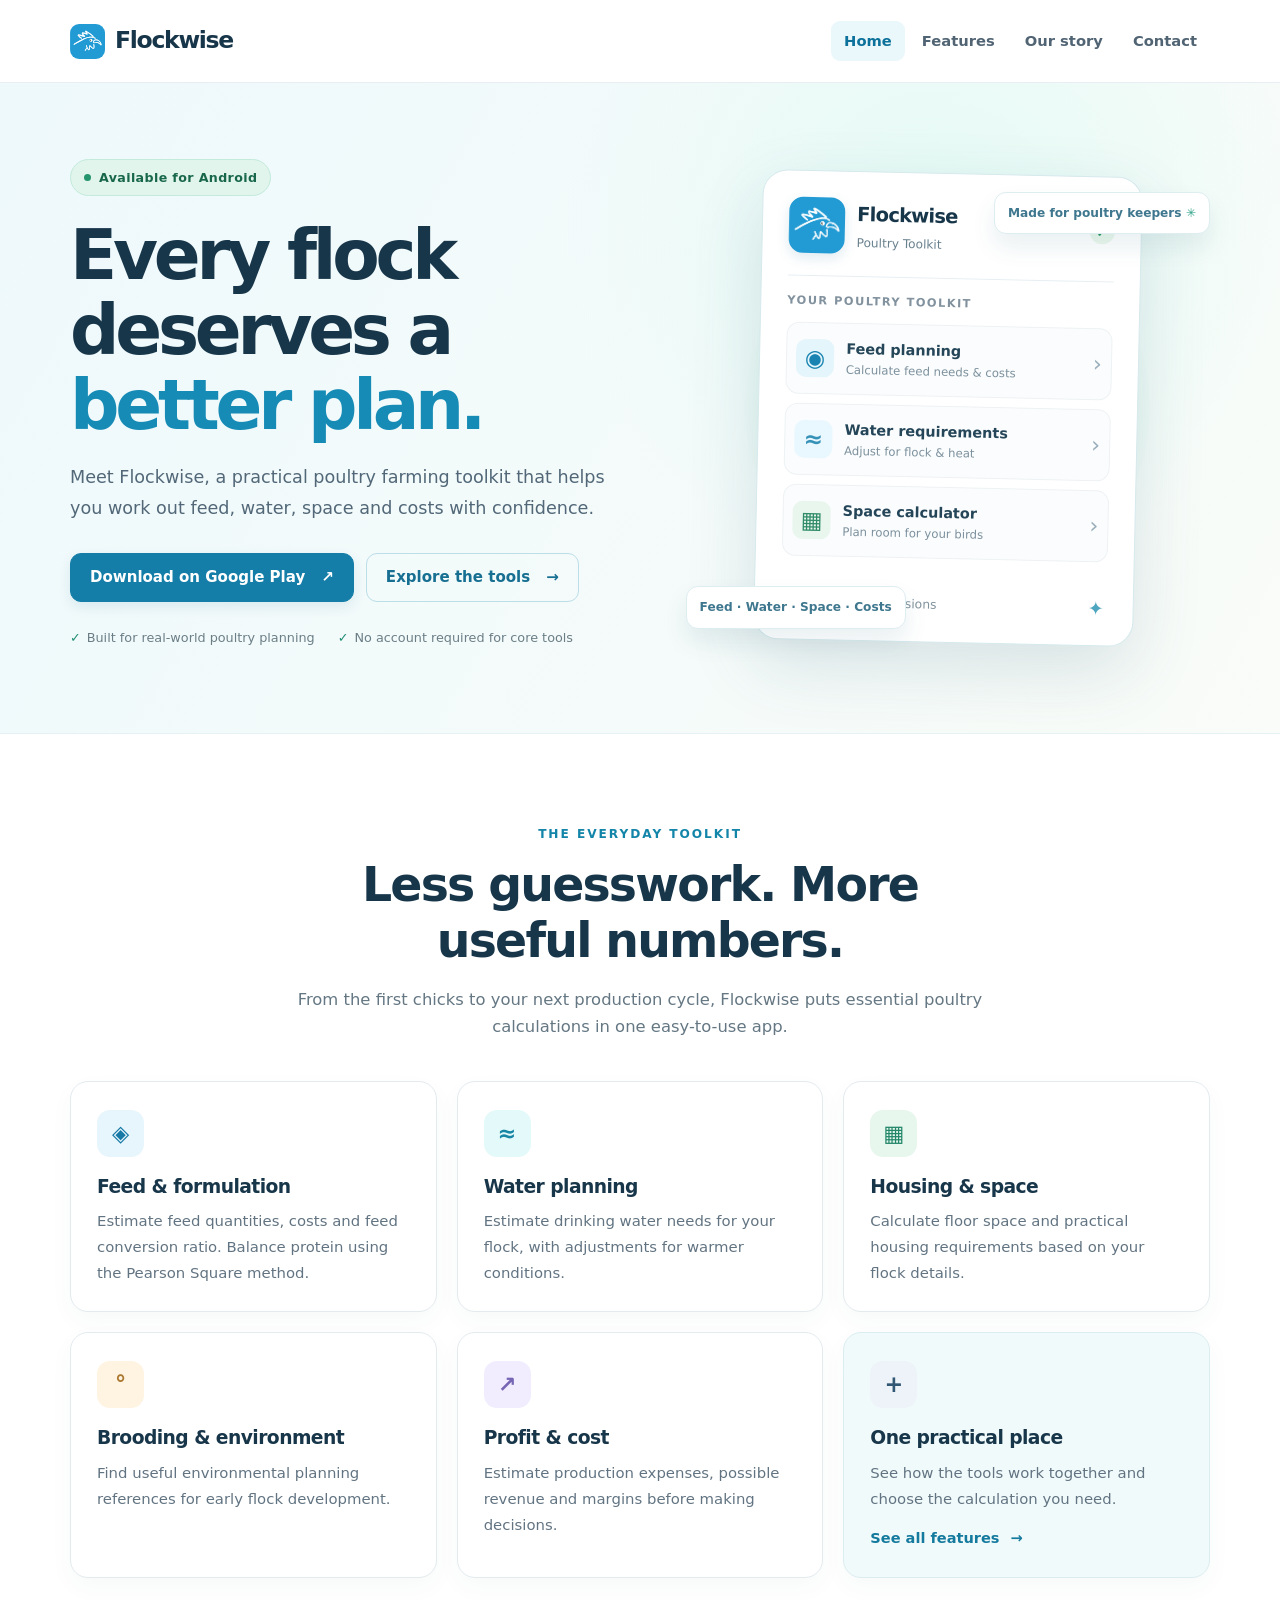
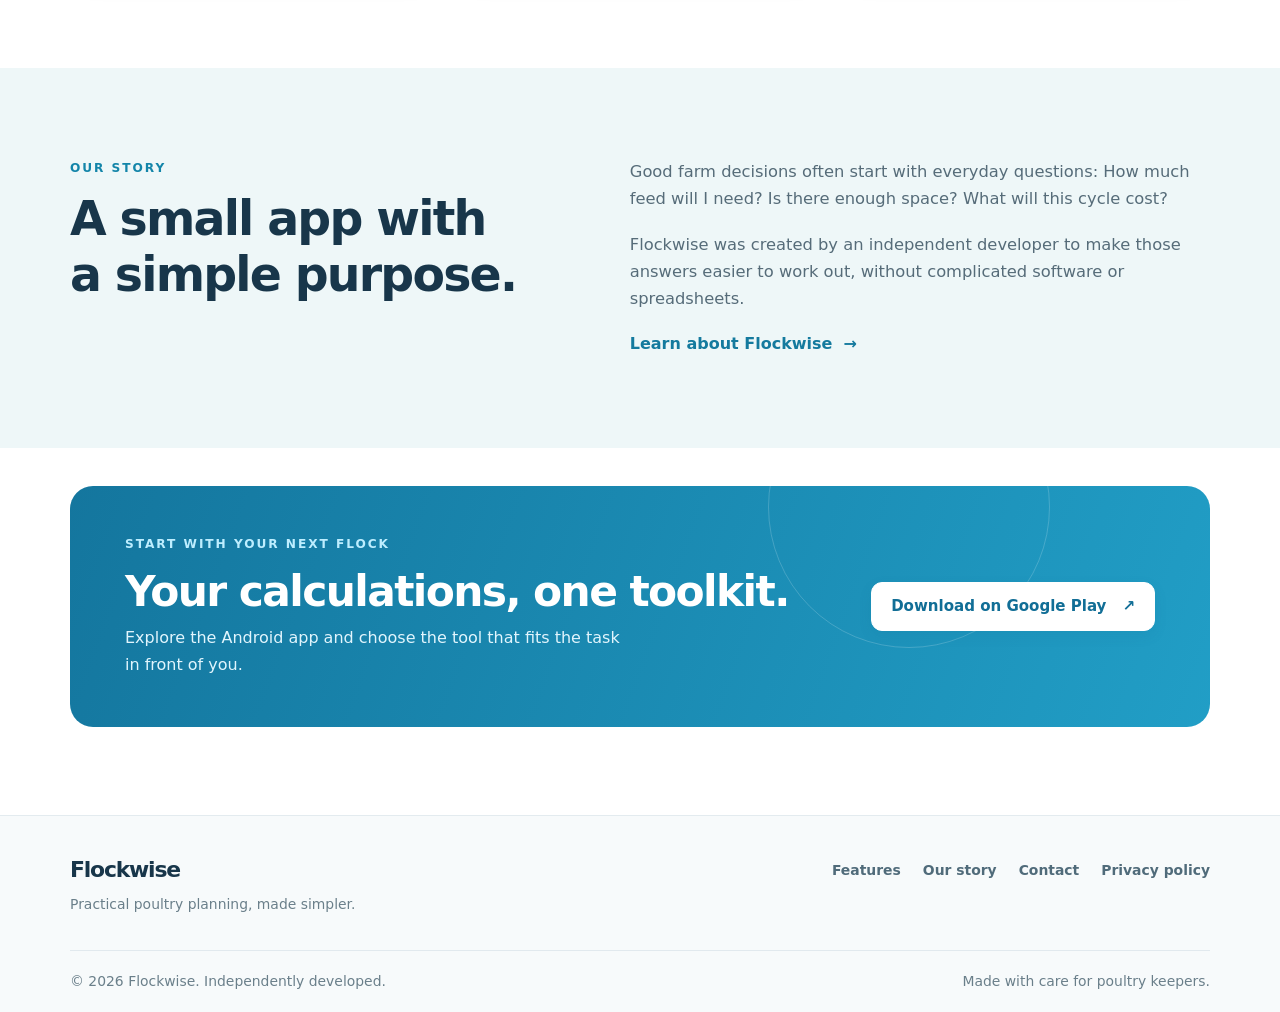
==== commit ed97a6dd: "Link directly to Flockwise Google Play listing" ====
--- a/index.html
+++ b/index.html
@@ -34,7 +34,7 @@
           <h1>Every flock deserves a <span>better plan.</span></h1>
           <p class="hero-subtitle">Meet Flockwise, a practical poultry farming toolkit that helps you work out feed, water, space and costs with confidence.</p>
           <div class="hero-actions">
-            <a class="button" href="https://play.google.com/store/search?q=Flockwise%20Poultry%20Toolkit&amp;c=apps" rel="noopener noreferrer" target="_blank">Find us on Google Play <span aria-hidden="true">↗</span></a>
+            <a class="button" href="https://play.google.com/store/apps/details?id=com.ericdev.flockwise" rel="noopener noreferrer" target="_blank">Download on Google Play <span aria-hidden="true">↗</span></a>
             <a class="button button-outline" href="features/">Explore the tools <span aria-hidden="true">→</span></a>
           </div>
           <div class="hero-footnotes"><span>Built for real-world poultry planning</span><span>No account required for core tools</span></div>
@@ -74,7 +74,7 @@
       <div class="wrap story-grid"><div><p class="kicker">OUR STORY</p><h2 id="story-title">A small app with a simple purpose.</h2></div><div><p>Good farm decisions often start with everyday questions: How much feed will I need? Is there enough space? What will this cycle cost?</p><p>Flockwise was created by an independent developer to make those answers easier to work out, without complicated software or spreadsheets.</p><a class="text-arrow" href="about/">Learn about Flockwise <span aria-hidden="true">→</span></a></div></div>
     </section>
 
-    <section class="section bottom-cta" aria-labelledby="cta-title"><div class="wrap"><div class="cta-panel"><div><p class="kicker">START WITH YOUR NEXT FLOCK</p><h2 id="cta-title">Your calculations, one toolkit.</h2><p>Explore the Android app and choose the tool that fits the task in front of you.</p></div><a class="button button-white" href="https://play.google.com/store/search?q=Flockwise%20Poultry%20Toolkit&amp;c=apps" rel="noopener noreferrer" target="_blank">Search on Google Play <span aria-hidden="true">↗</span></a></div></div></section>
+    <section class="section bottom-cta" aria-labelledby="cta-title"><div class="wrap"><div class="cta-panel"><div><p class="kicker">START WITH YOUR NEXT FLOCK</p><h2 id="cta-title">Your calculations, one toolkit.</h2><p>Explore the Android app and choose the tool that fits the task in front of you.</p></div><a class="button button-white" href="https://play.google.com/store/apps/details?id=com.ericdev.flockwise" rel="noopener noreferrer" target="_blank">Download on Google Play <span aria-hidden="true">↗</span></a></div></div></section>
   </main>
 
   <footer class="site-footer"><div class="wrap footer-top"><div><a class="footer-brand" href="./">Flockwise</a><p>Practical poultry planning, made simpler.</p></div><nav class="footer-links" aria-label="Footer navigation"><a href="features/">Features</a><a href="about/">Our story</a><a href="contact/">Contact</a><a href="privacy-policy/">Privacy policy</a></nav></div><div class="wrap footer-bottom"><span>© 2026 Flockwise. Independently developed.</span><span>Made with care for poultry keepers.</span></div></footer>
--- a/assets/css/site.css
+++ b/assets/css/site.css
@@ -17,7 +17,7 @@
 .header-inner{display:flex;align-items:center;justify-content:space-between;gap:20px;min-height:82px}
 .brand{display:inline-flex;align-items:center;gap:10px;color:var(--navy);font-size:1.47rem;font-weight:850;letter-spacing:-.055em;text-decoration:none;white-space:nowrap;line-height:1.1}
 .brand:hover{color:var(--navy)}
-.brand-mark{width:35px;height:35px;flex:none;background-image:url('../img/app-icon.png'),url('../img/app-icon-fallback.svg');background-position:center;background-size:cover;background-repeat:no-repeat;border-radius:9px}
+.brand-mark{width:35px;height:35px;flex:none;background-image:url('../img/app-icon-fallback.svg');background-position:center;background-size:cover;background-repeat:no-repeat;border-radius:9px}
 .nav{display:flex;align-items:center;gap:4px;flex-wrap:wrap}
 .nav a{display:inline-block;padding:8px 13px;border-radius:9px;text-decoration:none;color:#516474;font-weight:680;font-size:.92rem;white-space:nowrap}
 .nav a:hover,.nav a[aria-current="page"]{background:#eaf7fb;color:#0d729b}
@@ -40,7 +40,7 @@
 .visual-glow{position:absolute;width:405px;height:405px;background:radial-gradient(circle,#cfedf2 2%,#e1f7f0 57%,transparent 73%);border-radius:50%;z-index:-1}
 .visual-app-card{width:min(100%,380px);padding:26px 26px 20px;background:white;border:1px solid #d6e9ed;border-radius:25px;box-shadow:0 25px 70px rgba(31,80,103,.14);transform:rotate(1.25deg)}
 .visual-app-top{display:flex;align-items:center;gap:12px}.visual-app-top>div:not(.app-icon){display:grid;gap:1px}.visual-app-top strong{font-size:1.22rem;color:var(--navy);letter-spacing:-.04em}.visual-app-top small{font-size:.76rem;color:#69818e}
-.app-icon{display:inline-block;flex:none;width:48px;height:48px;border-radius:12px;background-image:url('../img/app-icon.png'),url('../img/app-icon-fallback.svg');background-size:cover;background-position:center;background-repeat:no-repeat;box-shadow:0 5px 13px rgba(19,103,147,.13)}
+.app-icon{display:inline-block;flex:none;width:48px;height:48px;border-radius:12px;background-image:url('../img/app-icon-fallback.svg');background-size:cover;background-position:center;background-repeat:no-repeat;box-shadow:0 5px 13px rgba(19,103,147,.13)}
 .large-icon{width:56px;height:56px;border-radius:14px}.visual-check{margin-left:auto;background:#ebf8ed;color:#24935c;border-radius:50%;font-weight:900;width:25px;height:25px;display:grid;place-items:center}
 .visual-divider{height:1px;background:#e7eff3;margin:22px 0 15px}.visual-label{font-size:.71rem;color:#81919d;font-weight:850;letter-spacing:.13em;margin-bottom:12px}
 .visual-tile-row{display:flex;align-items:center;gap:12px;padding:13px 9px;border:1px solid #eef2f4;border-radius:13px;margin:9px 0;background:#fafcfd}
